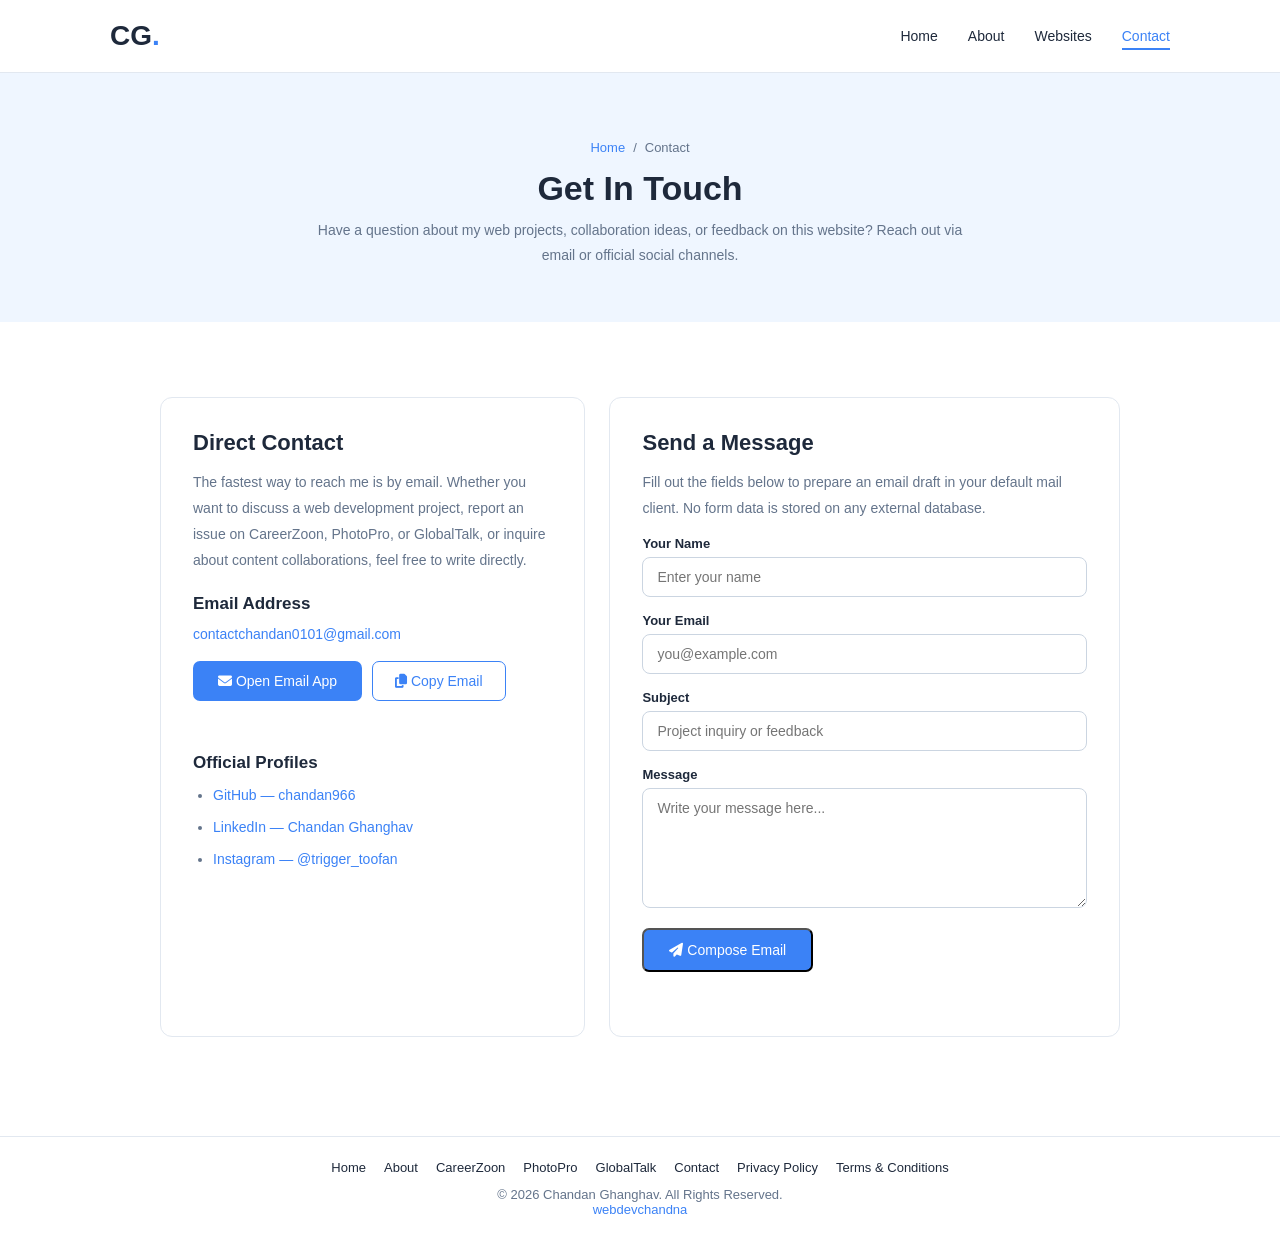
==== contact.html @ bc983190 "feat: add AdSense readiness pages, ads.txt, case studies, icons, and updated sitemap" ====
<!DOCTYPE html>
<html lang="en">
<head>
    <meta charset="UTF-8">
    <meta name="viewport" content="width=device-width, initial-scale=1.0">

    <!-- Security Headers (Meta-tag equivalents) -->
    <meta http-equiv="X-Content-Type-Options" content="nosniff">
    <meta http-equiv="X-Frame-Options" content="DENY">
    <meta http-equiv="X-XSS-Protection" content="1; mode=block">
    <meta http-equiv="Content-Security-Policy" content="
        default-src 'self';
        script-src  'self' 'nonce-cg2024portfolio' 'strict-dynamic' https://pagead2.googlesyndication.com https://adservice.google.com https://www.googletagservices.com https://tpc.googlesyndication.com https://ep1.adtrafficquality.google https://ep2.adtrafficquality.google;
        style-src   'self' https://fonts.googleapis.com https://cdnjs.cloudflare.com 'unsafe-inline';
        font-src    'self' https://fonts.gstatic.com https://cdnjs.cloudflare.com;
        img-src     'self' data: https:;
        connect-src 'self' https://pagead2.googlesyndication.com https://adservice.google.com https://googleads.g.doubleclick.net https://ep1.adtrafficquality.google https://ep2.adtrafficquality.google https://csi.gstatic.com;
        frame-src   'self' https://googleads.g.doubleclick.net https://tpc.googlesyndication.com https://pagead2.googlesyndication.com https://*.safeframe.googlesyndication.com https://ep2.adtrafficquality.google https://www.google.com;
        object-src  'none';
        base-uri    'self';
        form-action 'self';
        upgrade-insecure-requests;
    ">
    <meta http-equiv="Strict-Transport-Security" content="max-age=31536000; includeSubDomains">
    <meta name="referrer" content="strict-origin-when-cross-origin">
    <meta http-equiv="Permissions-Policy" content="camera=(), microphone=(), geolocation=(), payment=(), usb=(), fullscreen=(self)">

    <!-- SEO -->
    <title>Contact | Chandan Ghanghav Portfolio</title>
    <meta name="description" content="Contact Chandan Ghanghav for web development inquiries, project collaboration, feedback, or questions regarding this portfolio.">
    <meta name="author" content="Chandan Ghanghav">
    <meta name="robots" content="index, follow">
    <meta name="theme-color" content="#3b82f6">
    <link rel="canonical" href="https://chandanghanghav.vercel.app/contact.html">

    <!-- Open Graph & Twitter -->
    <meta property="og:type" content="website">
    <meta property="og:url" content="https://chandanghanghav.vercel.app/contact.html">
    <meta property="og:title" content="Contact | Chandan Ghanghav Portfolio">
    <meta property="og:description" content="Reach out to Chandan Ghanghav via email or official social channels.">
    <meta property="og:image" content="https://chandanghanghav.vercel.app/og-image.png">
    <meta name="twitter:card" content="summary_large_image">
    <meta name="twitter:title" content="Contact | Chandan Ghanghav Portfolio">
    <meta name="twitter:description" content="Reach out to Chandan Ghanghav via email or official social channels.">
    <meta name="twitter:image" content="https://chandanghanghav.vercel.app/og-image.png">

    <!-- Stylesheets & Icons -->
    <link rel="stylesheet" href="style.css">
    <link rel="stylesheet" href="https://cdnjs.cloudflare.com/ajax/libs/font-awesome/6.5.2/css/all.min.css"
          integrity="sha512-SnH5WK+bZxgPHs44uWIX+LLJAJ9/2PkPKZ5QiAj6Ta86w+fsb2TkcmfRyVX3pBnMFcV7oQPJkl9QevSCWr3W6A=="
          crossorigin="anonymous" referrerpolicy="no-referrer">
    <link rel="preconnect" href="https://fonts.googleapis.com" crossorigin>
    <link rel="preconnect" href="https://fonts.gstatic.com" crossorigin>
    <link rel="stylesheet" href="https://fonts.googleapis.com/css2?family=Poppins:wght@300;400;500;600;700;800&display=swap">
    <link rel="sitemap" type="application/xml" href="/sitemap.xml">
    <link rel="icon" type="image/x-icon" href="/favicon.ico">
    <link rel="apple-touch-icon" sizes="180x180" href="/apple-touch-icon.png">

    <!-- Google AdSense -->
    <script async
        src="https://pagead2.googlesyndication.com/pagead/js/adsbygoogle.js?client=ca-pub-6527373182140065"
        crossorigin="anonymous"
        nonce="cg2024portfolio"></script>
</head>
<body>

    <header>
        <nav class="navbar" aria-label="Main navigation">
            <a href="index.html" class="logo" aria-label="Chandan Ghanghav Home">CG<span>.</span></a>
            <div class="nav-links">
                <a href="index.html">Home</a>
                <a href="about.html">About</a>
                <a href="index.html#websites">Websites</a>
                <a href="contact.html" class="active">Contact</a>
            </div>
        </nav>
    </header>

    <main>
        <section class="page-hero">
            <div class="breadcrumb">
                <a href="index.html">Home</a>
                <span aria-hidden="true">/</span>
                <span>Contact</span>
            </div>
            <h1>Get In Touch</h1>
            <p>Have a question about my web projects, collaboration ideas, or feedback on this website? Reach out via email or official social channels.</p>
        </section>

        <section class="section">
            <div class="contact-grid">

                <div class="content-card article-container">
                    <h2>Direct Contact</h2>
                    <p>
                        The fastest way to reach me is by email. Whether you want to discuss a web development project, report an issue on CareerZoon, PhotoPro, or GlobalTalk, or inquire about content collaborations, feel free to write directly.
                    </p>

                    <h3>Email Address</h3>
                    <p>
                        <a href="mailto:contactchandan0101@gmail.com">contactchandan0101@gmail.com</a>
                    </p>

                    <div class="copy-row">
                        <a href="mailto:contactchandan0101@gmail.com" class="primary-btn">
                            <i class="fas fa-envelope" aria-hidden="true"></i> Open Email App
                        </a>
                        <button type="button" id="copy-email-btn" class="secondary-btn">
                            <i class="fas fa-copy" aria-hidden="true"></i> Copy Email
                        </button>
                    </div>
                    <p id="copy-status" class="form-status" aria-live="polite"></p>

                    <h3>Official Profiles</h3>
                    <ul>
                        <li><a href="https://github.com/chandan966" target="_blank" rel="noopener noreferrer">GitHub — chandan966</a></li>
                        <li><a href="https://linkedin.com/in/web~developer/" target="_blank" rel="noopener noreferrer">LinkedIn — Chandan Ghanghav</a></li>
                        <li><a href="https://www.instagram.com/trigger_toofan" target="_blank" rel="noopener noreferrer">Instagram — @trigger_toofan</a></li>
                    </ul>
                </div>

                <div class="content-card article-container">
                    <h2>Send a Message</h2>
                    <p>
                        Fill out the fields below to prepare an email draft in your default mail client. No form data is stored on any external database.
                    </p>

                    <form id="contact-form" class="contact-form" novalidate>
                        <div class="form-group">
                            <label for="sender-name">Your Name</label>
                            <input type="text" id="sender-name" name="name" placeholder="Enter your name" required autocomplete="name">
                        </div>

                        <div class="form-group">
                            <label for="sender-email">Your Email</label>
                            <input type="email" id="sender-email" name="email" placeholder="you@example.com" required autocomplete="email">
                        </div>

                        <div class="form-group">
                            <label for="sender-subject">Subject</label>
                            <input type="text" id="sender-subject" name="subject" placeholder="Project inquiry or feedback">
                        </div>

                        <div class="form-group">
                            <label for="sender-message">Message</label>
                            <textarea id="sender-message" name="message" placeholder="Write your message here..." required></textarea>
                        </div>

                        <button type="submit" class="primary-btn">
                            <i class="fas fa-paper-plane" aria-hidden="true"></i> Compose Email
                        </button>
                        <p id="form-status" class="form-status" aria-live="polite"></p>
                    </form>
                </div>

            </div>
        </section>
    </main>

    <footer>
        <nav class="footer-links" aria-label="Footer navigation">
            <a href="index.html">Home</a>
            <a href="about.html">About</a>
            <a href="case-study-careerzoon.html">CareerZoon</a>
            <a href="case-study-photopro.html">PhotoPro</a>
            <a href="case-study-globaltalk.html">GlobalTalk</a>
            <a href="contact.html">Contact</a>
            <a href="privacy-policy.html">Privacy Policy</a>
            <a href="terms.html">Terms &amp; Conditions</a>
        </nav>
        <p>© <span id="year"></span> Chandan Ghanghav. All Rights Reserved.</p>
        <p>
            <a href="https://www.instagram.com/trigger_toofan"
               target="_blank"
               rel="noopener noreferrer"
               aria-label="webdevchandna Instagram (opens in new tab)">
                webdevchandna
            </a>
        </p>
    </footer>

    <script src="script.js" nonce="cg2024portfolio"></script>
</body>
</html>
---- style.css ----
@import url('https://fonts.googleapis.com/css2?family=Poppins:wght@300;400;500;600;700;800&display=swap');

:root {
    --blue: #3b82f6;
    --light-blue: #eff6ff;
    --dark: #1e293b;
    --gray: #64748b;
    --white: #ffffff;
}

* {
    margin: 0;
    padding: 0;
    box-sizing: border-box;
    scroll-behavior: smooth;
}

body {
    font-family: 'Poppins', sans-serif;
    background: var(--white);
    color: var(--dark);
    overflow-x: hidden;
}

/* ================= NAVBAR ================= */

header {
    width: 100%;
    background: rgba(255, 255, 255, 0.95);
    border-bottom: 1px solid #e2e8f0;
    animation: slideDown 0.8s ease;
}

.navbar {
    max-width: 1100px;
    margin: auto;
    padding: 20px;
    display: flex;
    justify-content: space-between;
    align-items: center;
}

.logo {
    font-size: 28px;
    font-weight: 800;
    color: var(--dark);
    text-decoration: none;
    transition: 0.3s;
}

.logo span {
    color: var(--blue);
}

.logo:hover {
    transform: scale(1.08);
}

.nav-links {
    display: flex;
    gap: 30px;
}

.nav-links a {
    text-decoration: none;
    color: var(--dark);
    font-size: 14px;
    font-weight: 500;
    transition: color 0.3s ease;
    position: relative;
}

.nav-links a::after {
    content: "";
    position: absolute;
    width: 0;
    height: 2px;
    left: 0;
    bottom: -6px;
    background: var(--blue);
    transition: width 0.3s ease;
}

.nav-links a:hover {
    color: var(--blue);
}

.nav-links a:hover::after {
    width: 100%;
}

/* ================= HERO ================= */

.hero {
    text-align: center;
    padding: 85px 20px 75px;
    background: var(--light-blue);
    animation: fadeIn 1s ease;
}

.profile-img {
    width: 145px;
    height: 145px;
    border-radius: 50%;
    object-fit: cover;
    border: 5px solid white;
    box-shadow: 0 5px 25px rgba(59, 130, 246, 0.2);
    margin-bottom: 22px;
    animation: profileEntrance 1s ease, floating 4s ease-in-out 1s infinite;
    transition: 0.4s;
}

.profile-img:hover {
    transform: scale(1.08);
    box-shadow: 0 10px 35px rgba(59, 130, 246, 0.35);
}

.hero h1 {
    font-size: 38px;
    font-weight: 700;
    margin-bottom: 8px;
    animation: fadeUp 1s ease 0.2s both;
}

.hero h3 {
    color: var(--blue);
    font-size: 17px;
    font-weight: 600;
    margin-bottom: 15px;
    animation: fadeUp 1s ease 0.4s both;
}

.hero p {
    max-width: 550px;
    margin: 0 auto 25px;
    color: var(--gray);
    line-height: 1.8;
    font-size: 14px;
    animation: fadeUp 1s ease 0.6s both;
}

.primary-btn {
    display: inline-block;
    padding: 12px 25px;
    border-radius: 7px;
    background: var(--blue);
    color: white;
    text-decoration: none;
    font-size: 14px;
    font-weight: 500;
    transition: all 0.3s ease;
    animation: fadeUp 1s ease 0.8s both;
}

.primary-btn:hover {
    background: #2563eb;
    transform: translateY(-4px);
    box-shadow: 0 8px 20px rgba(59, 130, 246, 0.3);
}

/* ================= GENERAL SECTION ================= */

.section {
    max-width: 1100px;
    margin: auto;
    padding: 75px 20px;
    text-align: center;
}

.section h2 {
    font-size: 28px;
    font-weight: 700;
    transition: color 0.3s ease;
}

.section h2:hover {
    color: var(--blue);
}

.section-subtitle {
    color: var(--gray);
    font-size: 14px;
    margin-top: 8px;
    margin-bottom: 35px;
}

/* ================= SOCIAL MEDIA ================= */

.social-links {
    display: flex;
    justify-content: center;
    gap: 18px;
    flex-wrap: wrap;
}

.social-links a {
    width: 100px;
    min-height: 95px;
    display: flex;
    flex-direction: column;
    justify-content: center;
    align-items: center;
    gap: 8px;
    background: var(--light-blue);
    color: var(--blue);
    font-size: 23px;
    border-radius: 12px;
    text-decoration: none;
    border: 1px solid transparent;
    transition: all 0.35s ease;
    animation: fadeUp 0.8s ease both;
}

.social-links a:nth-child(1) { animation-delay: 0.1s; }
.social-links a:nth-child(2) { animation-delay: 0.2s; }
.social-links a:nth-child(3) { animation-delay: 0.3s; }
.social-links a:nth-child(4) { animation-delay: 0.4s; }

.social-links a span {
    font-size: 13px;
    font-weight: 600;
}

.social-links a:hover {
    background: var(--blue);
    color: white;
    border-color: var(--blue);
    transform: translateY(-8px) scale(1.05);
    box-shadow: 0 10px 25px rgba(59, 130, 246, 0.2);
}

/* ================= WEBSITES ================= */

.websites-section {
    max-width: 1100px;
}

.website-grid {
    display: grid;
    grid-template-columns: repeat(3, 1fr);
    gap: 22px;
    text-align: left;
}

.website-card {
    padding: 25px;
    border: 1px solid #e2e8f0;
    border-radius: 12px;
    transition: all 0.4s ease;
    background: white;
    animation: fadeUp 0.8s ease both;
}

.website-card:nth-child(1) { animation-delay: 0.1s; }
.website-card:nth-child(2) { animation-delay: 0.2s; }
.website-card:nth-child(3) { animation-delay: 0.3s; }
.website-card:nth-child(4) { animation-delay: 0.4s; }
.website-card:nth-child(5) { animation-delay: 0.5s; }
.website-card:nth-child(6) { animation-delay: 0.6s; }

.website-card:hover {
    border-color: var(--blue);
    transform: translateY(-9px);
    box-shadow: 0 12px 30px rgba(59, 130, 246, 0.12);
}

.website-icon {
    width: 45px;
    height: 45px;
    background: var(--light-blue);
    color: var(--blue);
    border-radius: 10px;
    display: flex;
    justify-content: center;
    align-items: center;
    font-size: 20px;
    margin-bottom: 17px;
    transition: all 0.4s ease;
}

.website-card:hover .website-icon {
    background: var(--blue);
    color: white;
    transform: rotate(8deg) scale(1.1);
}

.website-card h3 {
    font-size: 17px;
    margin-bottom: 8px;
    transition: color 0.3s ease;
}

.website-card:hover h3 {
    color: var(--blue);
}

.website-card p {
    font-size: 13px;
    color: var(--gray);
    line-height: 1.7;
    min-height: 45px;
    margin-bottom: 18px;
}

.website-card a {
    font-size: 13px;
    font-weight: 600;
    color: var(--blue);
    text-decoration: none;
    transition: all 0.3s ease;
}

.website-card a i {
    transition: transform 0.3s ease;
}

.website-card a:hover {
    color: #1d4ed8;
}

.website-card a:hover i {
    transform: translate(3px, -3px);
}

/* ================= CONTACT ================= */

.contact-section {
    background: var(--light-blue);
    max-width: 100%;
}

.contact-section .section-subtitle {
    margin-bottom: 25px;
}

.contact-section .primary-btn:hover {
    transform: translateY(-5px) scale(1.03);
}

/* ================= FOOTER ================= */

footer {
    text-align: center;
    padding: 23px 15px;
    font-size: 13px;
    color: var(--gray);
    border-top: 1px solid #e2e8f0;
    transition: background 0.3s ease;
}

footer:hover {
    background: var(--light-blue);
}

/* ================= ANIMATIONS ================= */

@keyframes fadeIn {
    from {
        opacity: 0;
    }
    to {
        opacity: 1;
    }
}

@keyframes fadeUp {
    from {
        opacity: 0;
        transform: translateY(30px);
    }
    to {
        opacity: 1;
        transform: translateY(0);
    }
}

@keyframes slideDown {
    from {
        opacity: 0;
        transform: translateY(-25px);
    }
    to {
        opacity: 1;
        transform: translateY(0);
    }
}

@keyframes profileEntrance {
    from {
        opacity: 0;
        transform: scale(0.6);
    }
    to {
        opacity: 1;
        transform: scale(1);
    }
}

@keyframes floating {
    0%, 100% {
        transform: translateY(0);
    }
    50% {
        transform: translateY(-9px);
    }
}

/* ================= RESPONSIVE ================= */

@media (max-width: 768px) {

    .navbar {
        flex-direction: column;
        gap: 15px;
    }

    .nav-links {
        gap: 15px;
        flex-wrap: wrap;
        justify-content: center;
    }

    .website-grid {
        grid-template-columns: repeat(2, 1fr);
    }

    .hero h1 {
        font-size: 30px;
    }

}

@media (max-width: 480px) {

    .website-grid {
        grid-template-columns: 1fr;
    }

    .nav-links {
        gap: 12px;
    }

    .nav-links a {
        font-size: 12px;
    }

    .hero {
        padding: 60px 18px;
    }

    .hero h1 {
        font-size: 27px;
    }

    .section {
        padding: 55px 18px;
    }

    .social-links {
        gap: 12px;
    }

}

/* ================= ACCESSIBILITY ================= */

@media (prefers-reduced-motion: reduce) {
    *,
    *::before,
    *::after {
        scroll-behavior: auto !important;
        animation-duration: 0.01ms !important;
        animation-iteration-count: 1 !important;
        transition-duration: 0.01ms !important;
    }
}

/* Focus rings — keyboard navigation visibility */
a:focus-visible,
button:focus-visible,
input:focus-visible,
textarea:focus-visible {
    outline: 3px solid var(--blue);
    outline-offset: 3px;
    border-radius: 4px;
}

/* ================= SCROLL-ANIMATION HELPERS ================= */

/* Hidden state — set by JS before IntersectionObserver fires */
.fade-hidden {
    opacity: 0;
    transform: translateY(28px);
    transition: opacity 0.6s ease, transform 0.6s ease;
}

/* Visible state — added by JS when element enters the viewport */
.fade-hidden.visible {
    opacity: 1;
    transform: translateY(0);
}

/* ================= SUBPAGES & CASE STUDIES ================= */

.nav-links a.active {
    color: var(--blue);
}

.nav-links a.active::after {
    width: 100%;
}

.page-hero {
    text-align: center;
    padding: 65px 20px 55px;
    background: var(--light-blue);
    animation: fadeIn 0.8s ease;
}

.page-hero h1 {
    font-size: 34px;
    font-weight: 700;
    margin-bottom: 10px;
}

.page-hero p {
    max-width: 650px;
    margin: 0 auto;
    color: var(--gray);
    font-size: 14px;
    line-height: 1.75;
}

.breadcrumb {
    display: inline-flex;
    align-items: center;
    gap: 8px;
    font-size: 13px;
    color: var(--gray);
    margin-bottom: 14px;
}

.breadcrumb a {
    color: var(--blue);
    text-decoration: none;
    font-weight: 500;
}

.breadcrumb a:hover {
    text-decoration: underline;
}

.secondary-btn {
    display: inline-block;
    padding: 11px 22px;
    border-radius: 7px;
    background: var(--white);
    color: var(--blue);
    border: 1.5px solid var(--blue);
    text-decoration: none;
    font-size: 14px;
    font-weight: 500;
    cursor: pointer;
    font-family: inherit;
    transition: all 0.3s ease;
}

.secondary-btn:hover {
    background: var(--light-blue);
    transform: translateY(-3px);
}

.hero-actions {
    display: flex;
    justify-content: center;
    gap: 14px;
    flex-wrap: wrap;
}

.hero-actions-left {
    justify-content: flex-start;
    margin-top: 20px;
}

.card-actions {
    display: flex;
    align-items: center;
    justify-content: space-between;
    gap: 12px;
    flex-wrap: wrap;
    margin-top: 14px;
    padding-top: 12px;
    border-top: 1px solid #f1f5f9;
}

.card-actions .case-study-link {
    color: var(--dark);
}

.card-actions .case-study-link:hover {
    color: var(--blue);
}

.article-container {
    max-width: 860px;
    margin: 0 auto;
    text-align: left;
}

.content-card {
    background: var(--white);
    border: 1px solid #e2e8f0;
    border-radius: 12px;
    padding: 32px;
    margin-bottom: 24px;
}

.article-container h2 {
    font-size: 22px;
    font-weight: 700;
    margin-bottom: 14px;
    color: var(--dark);
}

.article-container h2:hover {
    color: var(--dark);
}

.article-container h3 {
    font-size: 17px;
    font-weight: 600;
    margin: 20px 0 8px;
    color: var(--dark);
}

.article-container p {
    font-size: 14px;
    color: var(--gray);
    line-height: 1.85;
    margin-bottom: 14px;
}

.article-container p:last-child {
    margin-bottom: 0;
}

.article-container ul,
.article-container ol {
    margin: 10px 0 16px 20px;
    color: var(--gray);
    font-size: 14px;
    line-height: 1.85;
}

.article-container li {
    margin-bottom: 6px;
}

.article-container a:not(.primary-btn):not(.secondary-btn) {
    color: var(--blue);
    text-decoration: none;
    font-weight: 500;
}

.article-container a:not(.primary-btn):not(.secondary-btn):hover {
    text-decoration: underline;
}

.meta-note {
    font-size: 13px;
    color: var(--gray);
    margin-top: 10px;
}

.info-grid {
    display: grid;
    grid-template-columns: repeat(3, 1fr);
    gap: 18px;
    margin-bottom: 24px;
}

.info-box {
    background: var(--light-blue);
    border: 1px solid #dbeafe;
    border-radius: 10px;
    padding: 18px;
}

.info-box span {
    display: block;
    font-size: 12px;
    font-weight: 600;
    color: var(--blue);
    text-transform: uppercase;
    letter-spacing: 0.04em;
    margin-bottom: 6px;
}

.info-box p {
    font-size: 14px;
    color: var(--dark);
    font-weight: 500;
    margin: 0;
    line-height: 1.5;
}

.tag-list {
    display: flex;
    flex-wrap: wrap;
    gap: 8px;
    margin-top: 10px;
}

.tag-pill {
    display: inline-block;
    padding: 5px 12px;
    font-size: 12px;
    font-weight: 500;
    color: var(--blue);
    background: var(--light-blue);
    border-radius: 999px;
    border: 1px solid #dbeafe;
}

/* Contact Form */
.contact-grid {
    display: grid;
    grid-template-columns: 1fr 1.2fr;
    gap: 24px;
    max-width: 960px;
    margin: 0 auto;
    text-align: left;
}

.contact-form .form-group {
    margin-bottom: 16px;
}

.contact-form label {
    display: block;
    font-size: 13px;
    font-weight: 600;
    color: var(--dark);
    margin-bottom: 6px;
}

.contact-form input,
.contact-form textarea {
    width: 100%;
    padding: 11px 14px;
    font-family: inherit;
    font-size: 14px;
    color: var(--dark);
    background: var(--white);
    border: 1px solid #cbd5e1;
    border-radius: 8px;
    transition: border-color 0.2s ease, box-shadow 0.2s ease;
}

.contact-form input:focus,
.contact-form textarea:focus {
    border-color: var(--blue);
    box-shadow: 0 0 0 3px rgba(59, 130, 246, 0.15);
    outline: none;
}

.contact-form textarea {
    min-height: 120px;
    resize: vertical;
}

.form-status {
    margin-top: 12px;
    font-size: 13px;
    color: var(--blue);
    min-height: 20px;
}

.copy-row {
    display: flex;
    align-items: center;
    gap: 10px;
    flex-wrap: wrap;
    margin-top: 12px;
}

/* Footer navigation */
.footer-links {
    display: flex;
    justify-content: center;
    align-items: center;
    gap: 18px;
    flex-wrap: wrap;
    margin-bottom: 12px;
}

.footer-links a {
    color: var(--dark);
    text-decoration: none;
    font-size: 13px;
    font-weight: 500;
    transition: color 0.25s ease;
}

.footer-links a:hover {
    color: var(--blue);
}

footer a {
    color: var(--blue);
    text-decoration: none;
}

footer a:hover {
    text-decoration: underline;
}

@media (max-width: 768px) {
    .info-grid {
        grid-template-columns: 1fr;
    }

    .contact-grid {
        grid-template-columns: 1fr;
    }

    .page-hero h1 {
        font-size: 28px;
    }
}

@media (max-width: 480px) {
    .content-card {
        padding: 22px 18px;
    }

    .page-hero {
        padding: 50px 18px 42px;
    }

    .page-hero h1 {
        font-size: 25px;
    }
}

/* ================= SECURITY / UX ================= */

/* Prevent text selection on decorative elements */
.logo,
.website-icon,
.nav-links a {
    user-select: none;
}

/* External links: screen-reader hint is handled via aria-label in HTML */
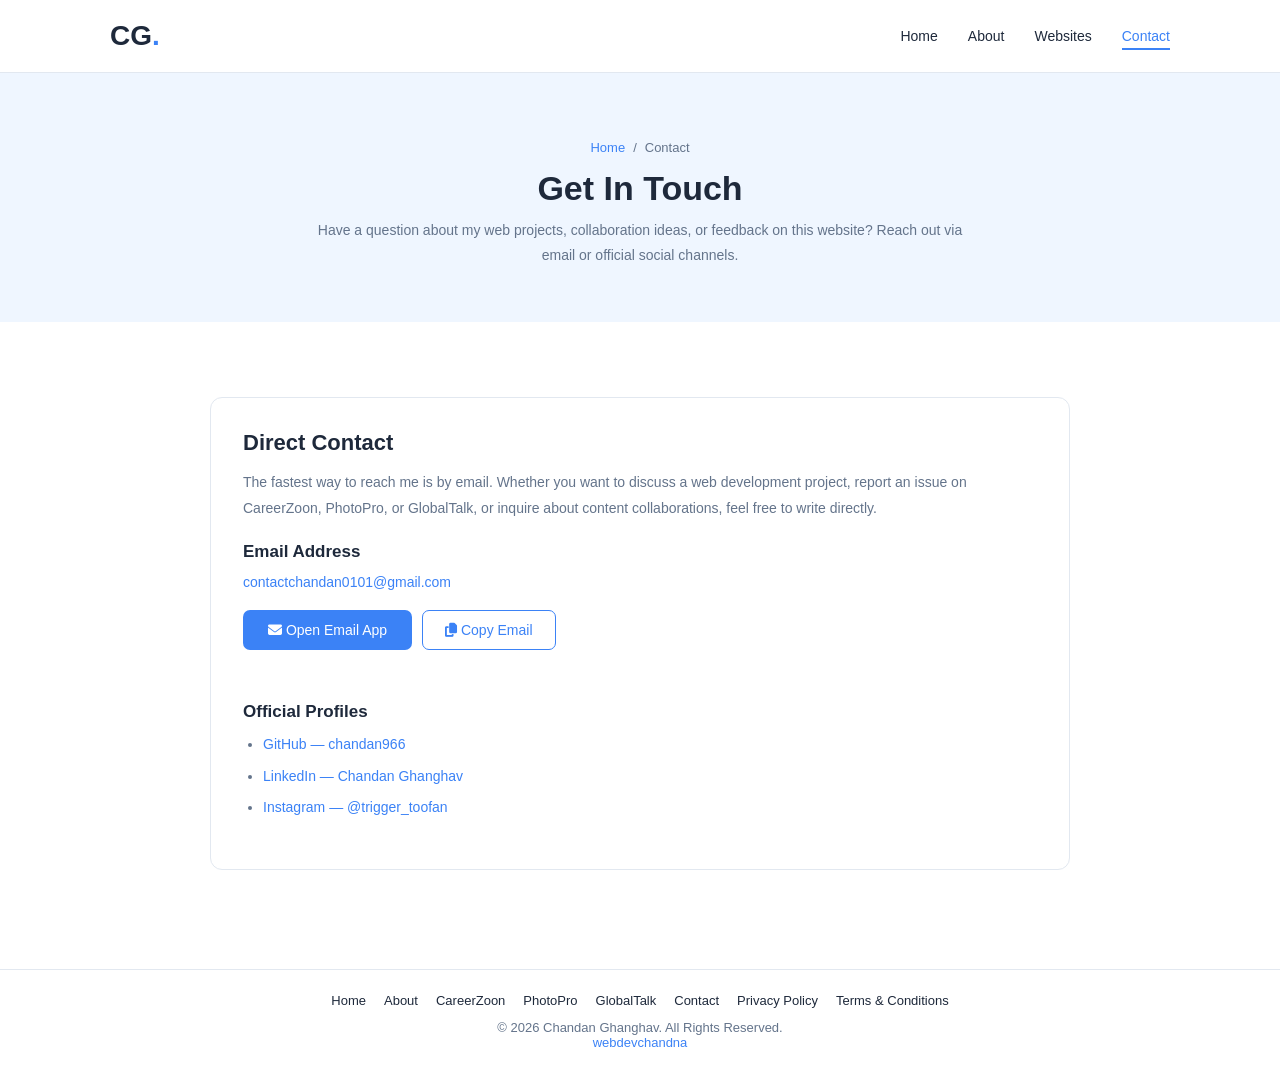
==== commit 833e4b05: "refactor(contact): remove Send a Message form and center Direct Contact" ====
--- a/contact.html
+++ b/contact.html
@@ -88,9 +88,9 @@
         </section>
 
         <section class="section">
-            <div class="contact-grid">
+            <div class="article-container">
 
-                <div class="content-card article-container">
+                <div class="content-card">
                     <h2>Direct Contact</h2>
                     <p>
                         The fastest way to reach me is by email. Whether you want to discuss a web development project, report an issue on CareerZoon, PhotoPro, or GlobalTalk, or inquire about content collaborations, feel free to write directly.
@@ -117,40 +117,6 @@
                         <li><a href="https://linkedin.com/in/web~developer/" target="_blank" rel="noopener noreferrer">LinkedIn — Chandan Ghanghav</a></li>
                         <li><a href="https://www.instagram.com/trigger_toofan" target="_blank" rel="noopener noreferrer">Instagram — @trigger_toofan</a></li>
                     </ul>
-                </div>
-
-                <div class="content-card article-container">
-                    <h2>Send a Message</h2>
-                    <p>
-                        Fill out the fields below to prepare an email draft in your default mail client. No form data is stored on any external database.
-                    </p>
-
-                    <form id="contact-form" class="contact-form" novalidate>
-                        <div class="form-group">
-                            <label for="sender-name">Your Name</label>
-                            <input type="text" id="sender-name" name="name" placeholder="Enter your name" required autocomplete="name">
-                        </div>
-
-                        <div class="form-group">
-                            <label for="sender-email">Your Email</label>
-                            <input type="email" id="sender-email" name="email" placeholder="you@example.com" required autocomplete="email">
-                        </div>
-
-                        <div class="form-group">
-                            <label for="sender-subject">Subject</label>
-                            <input type="text" id="sender-subject" name="subject" placeholder="Project inquiry or feedback">
-                        </div>
-
-                        <div class="form-group">
-                            <label for="sender-message">Message</label>
-                            <textarea id="sender-message" name="message" placeholder="Write your message here..." required></textarea>
-                        </div>
-
-                        <button type="submit" class="primary-btn">
-                            <i class="fas fa-paper-plane" aria-hidden="true"></i> Compose Email
-                        </button>
-                        <p id="form-status" class="form-status" aria-live="polite"></p>
-                    </form>
                 </div>
 
             </div>
